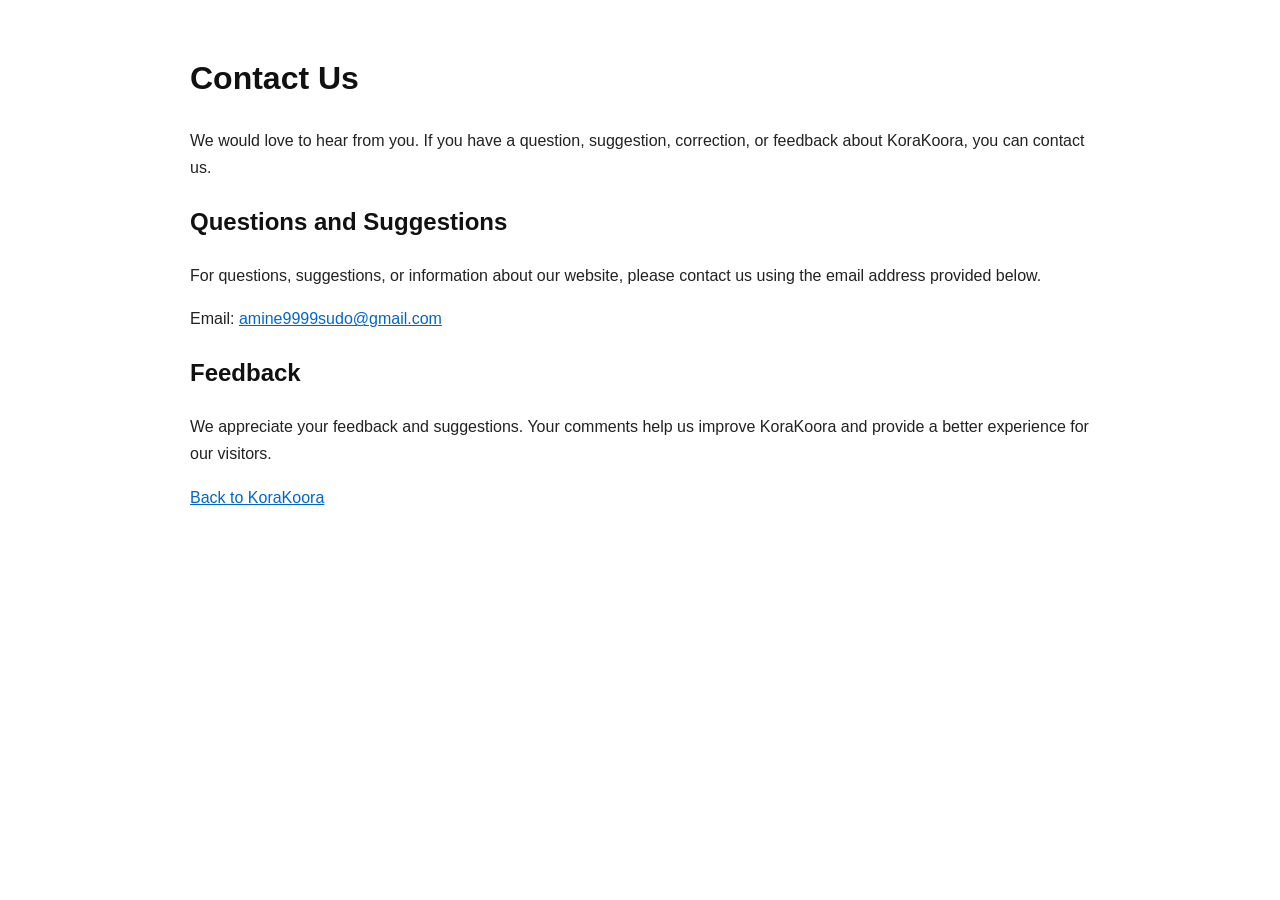
==== contact.html @ d03b75d4 "Create contact.html" ====
<!DOCTYPE html>
<html lang="en">
<head>
  <meta charset="UTF-8">
  <meta name="viewport" content="width=device-width, initial-scale=1.0">
  <title>Contact Us - KoraKoora</title>
  <meta name="description" content="Contact KoraKoora for questions, suggestions, and feedback.">
  <style>
    body {
      font-family: Arial, sans-serif;
      line-height: 1.7;
      max-width: 900px;
      margin: 0 auto;
      padding: 30px 20px;
      color: #222;
      background: #fff;
    }

    h1, h2 {
      color: #111;
    }

    a {
      color: #0066cc;
    }
  </style>
</head>

<body>

  <h1>Contact Us</h1>

  <p>
    We would love to hear from you. If you have a question, suggestion,
    correction, or feedback about KoraKoora, you can contact us.
  </p>

  <h2>Questions and Suggestions</h2>

  <p>
    For questions, suggestions, or information about our website,
    please contact us using the email address provided below.
  </p>

  <p>
    Email:
    <a href="mailto:amine9999sudo@gmail.com">
      amine9999sudo@gmail.com
    </a>
  </p>

  <h2>Feedback</h2>

  <p>
    We appreciate your feedback and suggestions. Your comments help us
    improve KoraKoora and provide a better experience for our visitors.
  </p>

  <p>
    <a href="../index.html">Back to KoraKoora</a>
  </p>

</body>
</html>
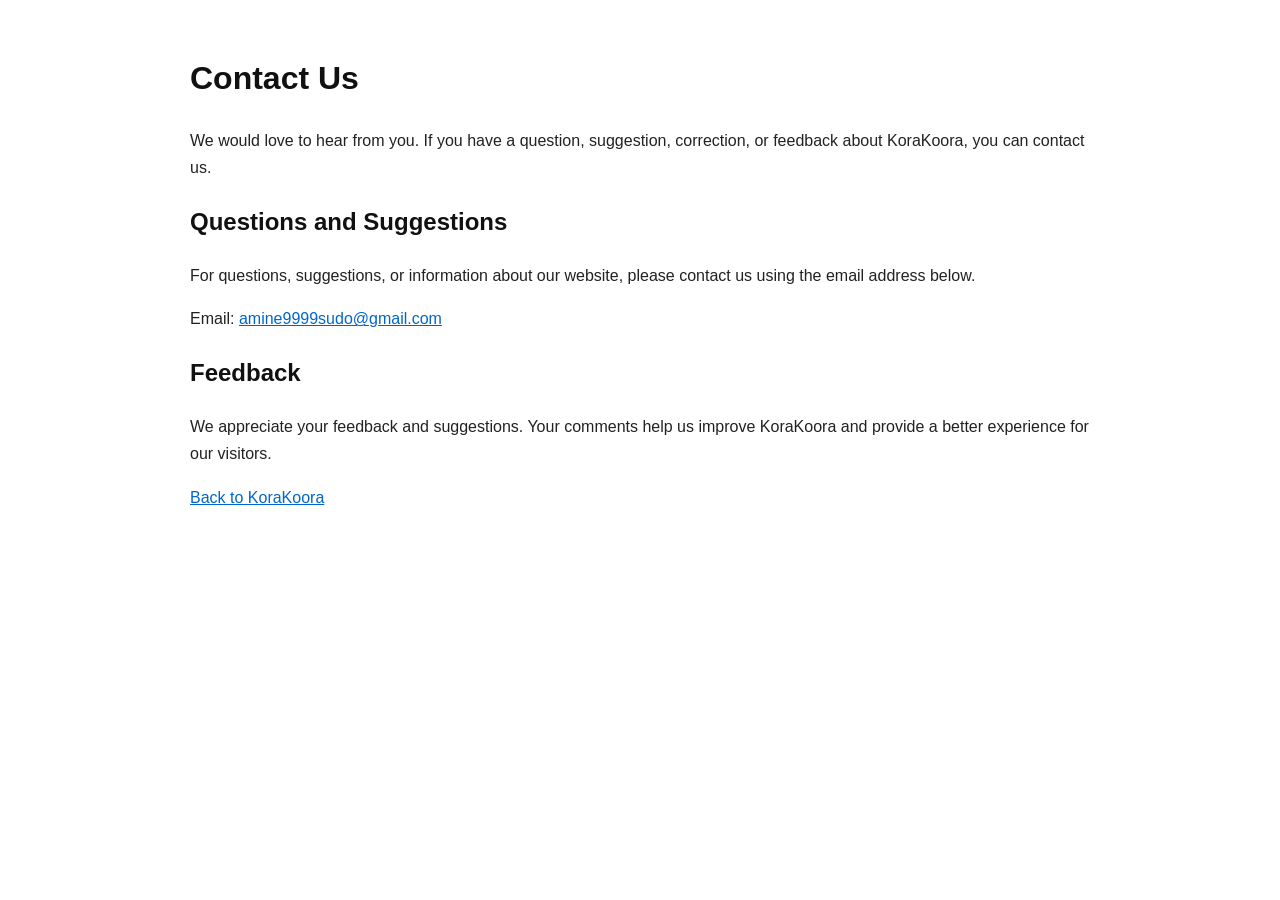
==== commit 9b3c740c: "Update contact.html" ====
--- a/contact.html
+++ b/contact.html
@@ -39,7 +39,7 @@
 
   <p>
     For questions, suggestions, or information about our website,
-    please contact us using the email address provided below.
+    please contact us using the email address below.
   </p>
 
   <p>
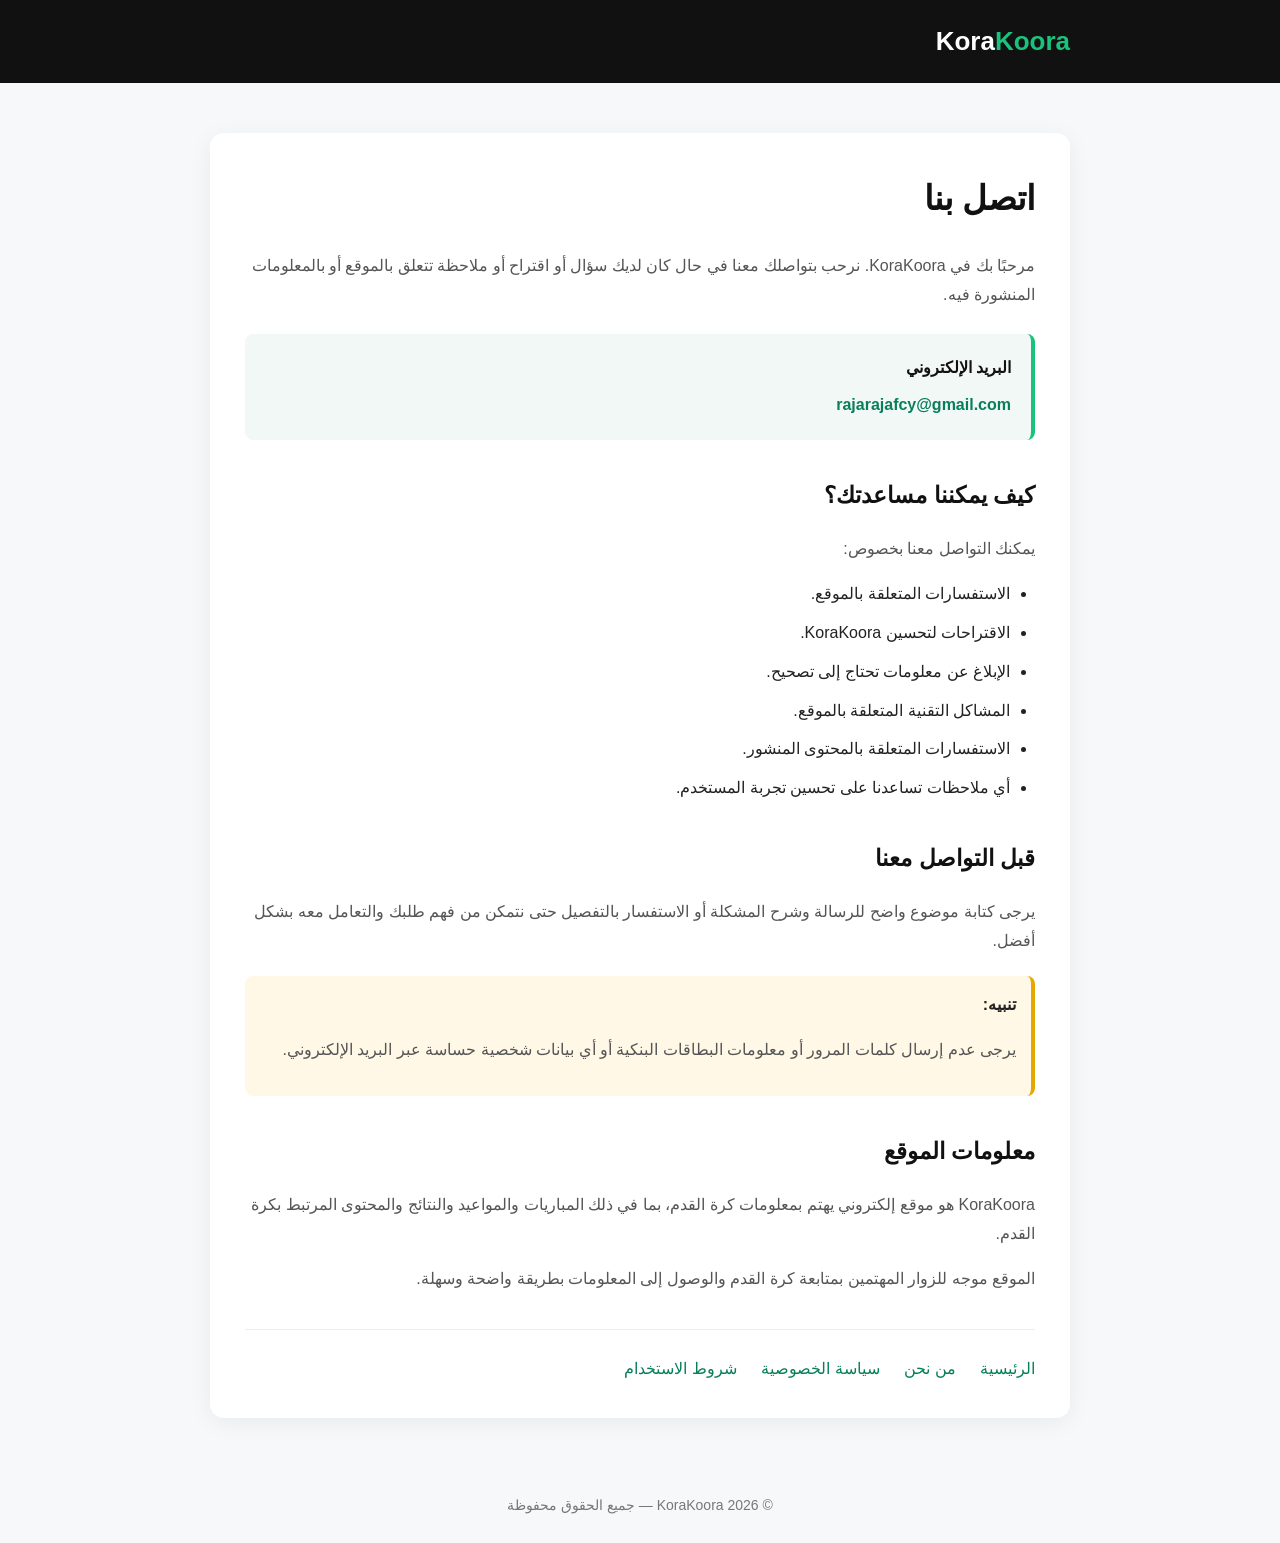
==== commit e246e694: "Update contact.html" ====
--- a/contact.html
+++ b/contact.html
@@ -1,64 +1,318 @@
 <!DOCTYPE html>
-<html lang="en">
+<html lang="ar" dir="rtl">
+
 <head>
   <meta charset="UTF-8">
   <meta name="viewport" content="width=device-width, initial-scale=1.0">
-  <title>Contact Us - KoraKoora</title>
-  <meta name="description" content="Contact KoraKoora for questions, suggestions, and feedback.">
+
+  <title>اتصل بنا - KoraKoora</title>
+
+  <meta name="description"
+        content="تواصل مع فريق KoraKoora للاستفسارات والاقتراحات وتصحيح المعلومات والملاحظات.">
+
+  <meta name="robots" content="index, follow">
+
   <style>
+    * {
+      box-sizing: border-box;
+    }
+
     body {
-      font-family: Arial, sans-serif;
-      line-height: 1.7;
+      margin: 0;
+      font-family: Arial, Tahoma, sans-serif;
+      line-height: 1.8;
+      color: #222;
+      background: #f7f8fa;
+    }
+
+    .container {
       max-width: 900px;
-      margin: 0 auto;
-      padding: 30px 20px;
-      color: #222;
-      background: #fff;
-    }
-
-    h1, h2 {
+      margin: auto;
+      padding: 0 20px;
+    }
+
+    header {
+      background: #111;
+      padding: 18px 0;
+    }
+
+    .brand {
+      color: white;
+      text-decoration: none;
+      font-size: 26px;
+      font-weight: bold;
+    }
+
+    .brand span {
+      color: #19c37d;
+    }
+
+    main {
+      padding: 50px 0;
+    }
+
+    .card {
+      background: white;
+      border-radius: 14px;
+      padding: 35px;
+      box-shadow: 0 5px 25px rgba(0, 0, 0, 0.06);
+    }
+
+    h1 {
+      margin-top: 0;
       color: #111;
-    }
-
-    a {
-      color: #0066cc;
+      font-size: 34px;
+    }
+
+    h2 {
+      margin-top: 35px;
+      color: #111;
+      font-size: 23px;
+    }
+
+    p {
+      color: #555;
+    }
+
+    .contact-box {
+      background: #f1f8f5;
+      border-right: 4px solid #19c37d;
+      padding: 20px;
+      border-radius: 8px;
+      margin: 25px 0;
+    }
+
+    .contact-box strong {
+      display: block;
+      margin-bottom: 8px;
+      color: #111;
+    }
+
+    .email {
+      direction: ltr;
+      display: inline-block;
+      color: #087f5b;
+      font-weight: bold;
+      text-decoration: none;
+    }
+
+    .email:hover {
+      text-decoration: underline;
+    }
+
+    ul {
+      padding-right: 25px;
+    }
+
+    li {
+      margin-bottom: 10px;
+    }
+
+    .form-group {
+      margin-bottom: 20px;
+    }
+
+    label {
+      display: block;
+      margin-bottom: 8px;
+      font-weight: bold;
+    }
+
+    input,
+    textarea {
+      width: 100%;
+      padding: 13px;
+      border: 1px solid #ddd;
+      border-radius: 8px;
+      font-family: inherit;
+      font-size: 15px;
+    }
+
+    textarea {
+      min-height: 140px;
+      resize: vertical;
+    }
+
+    button {
+      border: 0;
+      padding: 13px 25px;
+      border-radius: 8px;
+      background: #19c37d;
+      color: white;
+      font-size: 16px;
+      cursor: pointer;
+    }
+
+    button:hover {
+      opacity: 0.9;
+    }
+
+    .notice {
+      background: #fff8e6;
+      border-right: 4px solid #e6a700;
+      padding: 15px;
+      border-radius: 8px;
+      margin-top: 20px;
+    }
+
+    .links {
+      margin-top: 35px;
+      padding-top: 25px;
+      border-top: 1px solid #eee;
+    }
+
+    .links a {
+      color: #087f5b;
+      text-decoration: none;
+      margin-left: 20px;
+    }
+
+    .links a:hover {
+      text-decoration: underline;
+    }
+
+    footer {
+      text-align: center;
+      padding: 25px;
+      color: #777;
+      font-size: 14px;
+    }
+
+    @media (max-width: 600px) {
+      .card {
+        padding: 25px 18px;
+      }
+
+      h1 {
+        font-size: 28px;
+      }
     }
   </style>
 </head>
 
 <body>
 
-  <h1>Contact Us</h1>
-
-  <p>
-    We would love to hear from you. If you have a question, suggestion,
-    correction, or feedback about KoraKoora, you can contact us.
-  </p>
-
-  <h2>Questions and Suggestions</h2>
-
-  <p>
-    For questions, suggestions, or information about our website,
-    please contact us using the email address below.
-  </p>
-
-  <p>
-    Email:
-    <a href="mailto:amine9999sudo@gmail.com">
-      amine9999sudo@gmail.com
+<header>
+  <div class="container">
+
+    <a class="brand" href="../index.html">
+      Kora<span>Koora</span>
     </a>
-  </p>
-
-  <h2>Feedback</h2>
-
-  <p>
-    We appreciate your feedback and suggestions. Your comments help us
-    improve KoraKoora and provide a better experience for our visitors.
-  </p>
-
-  <p>
-    <a href="../index.html">Back to KoraKoora</a>
-  </p>
+
+  </div>
+</header>
+
+
+<main>
+
+  <div class="container">
+
+    <div class="card">
+
+      <h1>اتصل بنا</h1>
+
+      <p>
+        مرحبًا بك في KoraKoora.
+        نرحب بتواصلك معنا في حال كان لديك سؤال أو اقتراح أو ملاحظة
+        تتعلق بالموقع أو بالمعلومات المنشورة فيه.
+      </p>
+
+
+      <div class="contact-box">
+
+        <strong>البريد الإلكتروني</strong>
+
+        <a
+          class="email"
+          href="mailto:rajarajafcy@gmail.com?subject=Contact%20KoraKoora">
+          rajarajafcy@gmail.com
+        </a>
+
+      </div>
+
+
+      <h2>كيف يمكننا مساعدتك؟</h2>
+
+      <p>
+        يمكنك التواصل معنا بخصوص:
+      </p>
+
+      <ul>
+        <li>الاستفسارات المتعلقة بالموقع.</li>
+        <li>الاقتراحات لتحسين KoraKoora.</li>
+        <li>الإبلاغ عن معلومات تحتاج إلى تصحيح.</li>
+        <li>المشاكل التقنية المتعلقة بالموقع.</li>
+        <li>الاستفسارات المتعلقة بالمحتوى المنشور.</li>
+        <li>أي ملاحظات تساعدنا على تحسين تجربة المستخدم.</li>
+      </ul>
+
+
+      <h2>قبل التواصل معنا</h2>
+
+      <p>
+        يرجى كتابة موضوع واضح للرسالة وشرح المشكلة أو الاستفسار
+        بالتفصيل حتى نتمكن من فهم طلبك والتعامل معه بشكل أفضل.
+      </p>
+
+
+      <div class="notice">
+
+        <strong>تنبيه:</strong>
+
+        <p>
+          يرجى عدم إرسال كلمات المرور أو معلومات البطاقات البنكية
+          أو أي بيانات شخصية حساسة عبر البريد الإلكتروني.
+        </p>
+
+      </div>
+
+
+      <h2>معلومات الموقع</h2>
+
+      <p>
+        KoraKoora هو موقع إلكتروني يهتم بمعلومات كرة القدم،
+        بما في ذلك المباريات والمواعيد والنتائج والمحتوى المرتبط
+        بكرة القدم.
+      </p>
+
+      <p>
+        الموقع موجه للزوار المهتمين بمتابعة كرة القدم والوصول
+        إلى المعلومات بطريقة واضحة وسهلة.
+      </p>
+
+
+      <div class="links">
+
+        <a href="../index.html">
+          الرئيسية
+        </a>
+
+        <a href="about.html">
+          من نحن
+        </a>
+
+        <a href="privacy.html">
+          سياسة الخصوصية
+        </a>
+
+        <a href="terms.html">
+          شروط الاستخدام
+        </a>
+
+      </div>
+
+    </div>
+
+  </div>
+
+</main>
+
+
+<footer>
+
+  © 2026 KoraKoora — جميع الحقوق محفوظة
+
+</footer>
 
 </body>
 </html>
